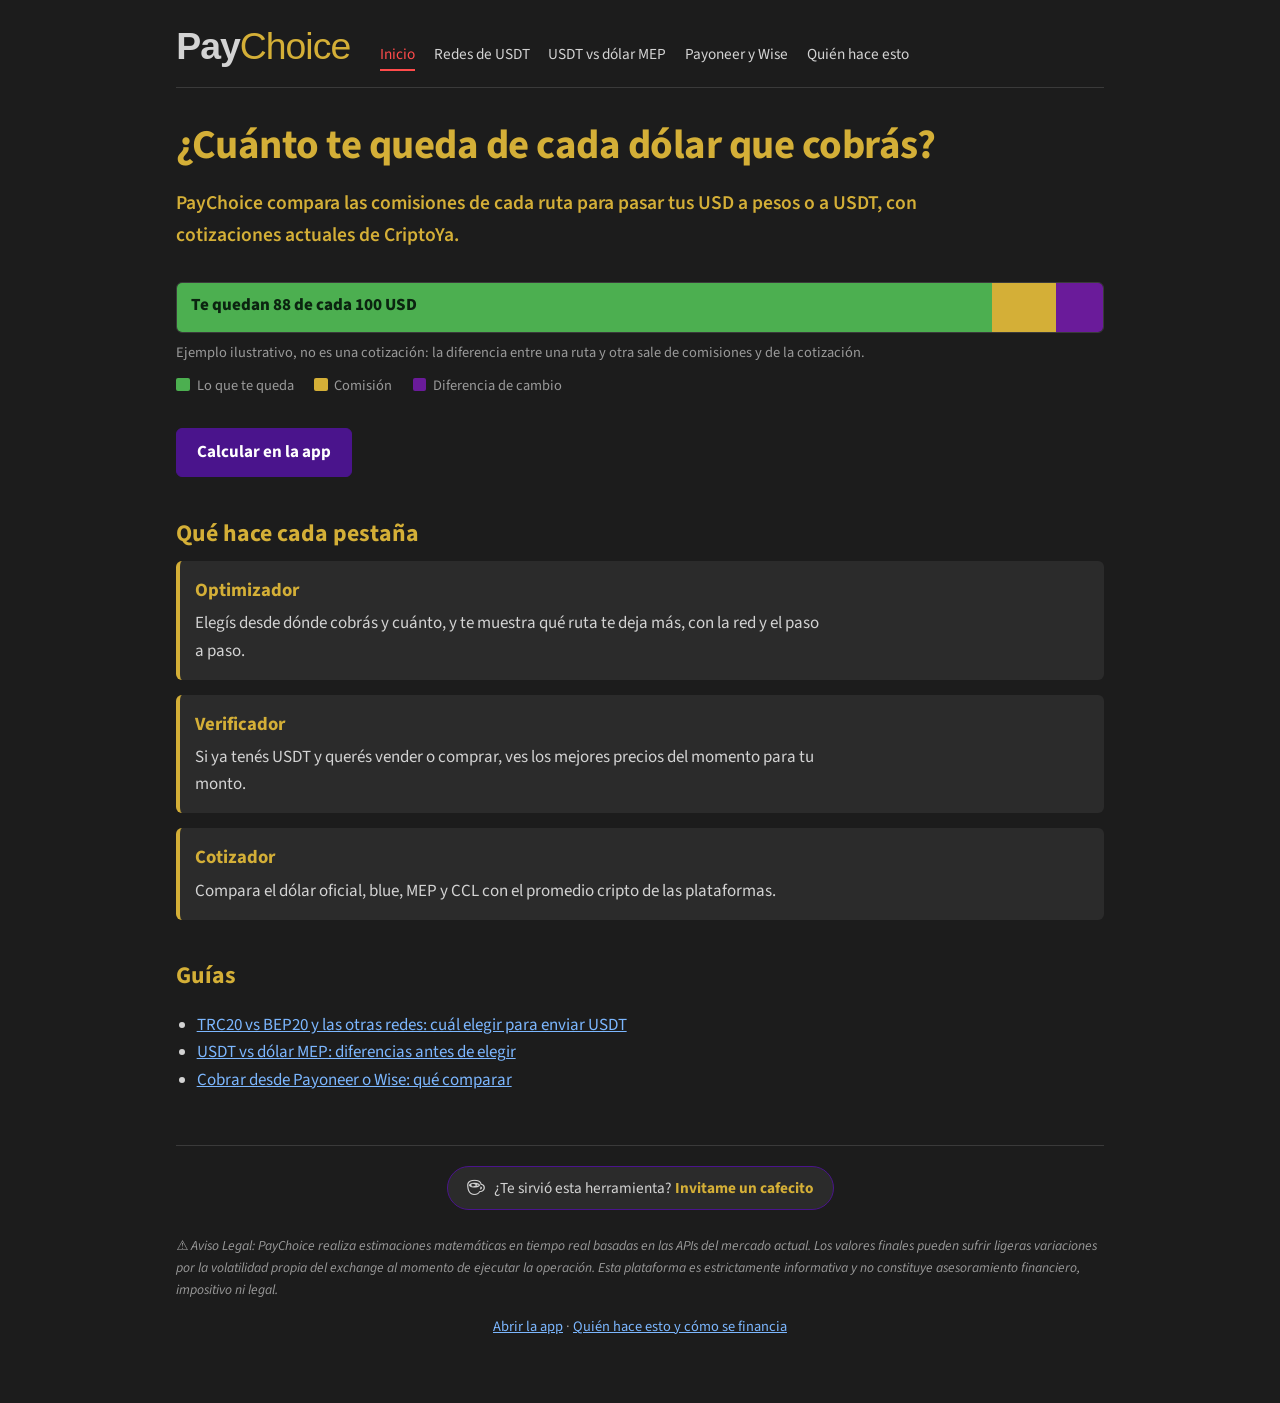
==== index.html @ 061e4442 "Update index.html" ====
<!DOCTYPE html>
<html lang="es"><head><meta charset="utf-8">
<meta name="viewport" content="width=device-width, initial-scale=1">
<title>PayChoice: cuánto te queda de cada dólar</title>
<meta name="description" content="Compará comisiones y rutas para pasar tus dólares a pesos o USDT desde PayPal, Wise, Payoneer y más.">
<link rel="preconnect" href="https://fonts.googleapis.com"><link rel="preconnect" href="https://fonts.gstatic.com" crossorigin>
<link href="https://fonts.googleapis.com/css2?family=Source+Sans+3:wght@400;600;700;800&display=swap" rel="stylesheet">
<link rel="stylesheet" href="style.css"><link rel="canonical" href="https://paychoice.com.ar/"><link rel="icon" href="data:image/svg+xml,%3Csvg xmlns='http://www.w3.org/2000/svg' viewBox='0 0 32 32'%3E%3Crect width='32' height='32' rx='6' fill='%231c1c1c'/%3E%3Ctext x='16' y='24' font-size='22' font-weight='700' text-anchor='middle' fill='%23d4af37' font-family='Arial'%3EP%3C/text%3E%3C/svg%3E"><meta property="og:type" content="website"><meta property="og:site_name" content="PayChoice"><meta property="og:locale" content="es_AR"><meta property="og:title" content="PayChoice: cuánto te queda de cada dólar"><meta property="og:description" content="Compará comisiones y rutas para pasar tus dólares a pesos o USDT desde PayPal, Wise, Payoneer y más."><meta property="og:url" content="https://paychoice.com.ar/"><meta property="og:image" content="https://paychoice.com.ar/og.png"><meta name="twitter:card" content="summary_large_image"><script async src="https://www.googletagmanager.com/gtag/js?id=G-PPCCMRCPE7"></script><script>window.dataLayer=window.dataLayer||[];function gtag(){dataLayer.push(arguments)}gtag("js",new Date());gtag("config","G-PPCCMRCPE7");</script></head>
<body><header><a class="brand" href="index.html">Pay<span>Choice</span></a><nav><a href="index.html" aria-current="page">Inicio</a><a href="guia-trc20-vs-bep20.html">Redes de USDT</a><a href="guia-usdt-vs-dolar-mep.html">USDT vs dólar MEP</a><a href="guia-cobrar-payoneer-wise.html">Payoneer y Wise</a><a href="quien-hace-esto.html">Quién hace esto</a></nav></header>
<main>
<h1>¿Cuánto te queda de cada dólar que cobrás?</h1>
<p class="lead">PayChoice compara las comisiones de cada ruta para pasar tus USD a pesos o a USDT, con cotizaciones actuales de CriptoYa.</p>
<figure class="bar" aria-label="Ejemplo ilustrativo de reparto de 100 dólares"><div><span class="keep" style="width:88%">Te quedan 88 de cada 100 USD</span><span class="fee" style="width:7%"></span><span class="spr" style="width:5%"></span></div><figcaption>Ejemplo ilustrativo, no es una cotización: la diferencia entre una ruta y otra sale de comisiones y de la cotización.</figcaption><ul class="legend"><li><i class="k"></i>Lo que te queda</li><li><i class="f"></i>Comisión</li><li><i class="s"></i>Diferencia de cambio</li></ul></figure>
<p><a class="btn" href="https://paychoice.streamlit.app/?utm_source=paychoice.com.ar&amp;utm_medium=sitio&amp;utm_campaign=index">Calcular en la app</a></p>
<h2>Qué hace cada pestaña</h2>
<div class="card"><h3>Optimizador</h3><p>Elegís desde dónde cobrás y cuánto, y te muestra qué ruta te deja más, con la red y el paso a paso.</p></div>
<div class="card"><h3>Verificador</h3><p>Si ya tenés USDT y querés vender o comprar, ves los mejores precios del momento para tu monto.</p></div>
<div class="card"><h3>Cotizador</h3><p>Compara el dólar oficial, blue, MEP y CCL con el promedio cripto de las plataformas.</p></div>
<h2>Guías</h2>
<ul><li><a href="guia-trc20-vs-bep20.html">TRC20 vs BEP20 y las otras redes: cuál elegir para enviar USDT</a></li>
<li><a href="guia-usdt-vs-dolar-mep.html">USDT vs dólar MEP: diferencias antes de elegir</a></li>
<li><a href="guia-cobrar-payoneer-wise.html">Cobrar desde Payoneer o Wise: qué comparar</a></li></ul>
</main>
<footer><div class="cafe"><a class="cafecito-badge" href="https://cafecito.app/jorsa9" target="_blank" rel="noopener"><span class="cafecito-icon">☕</span><span>¿Te sirvió esta herramienta? <strong>Invitame un cafecito</strong></span></a></div>
<p class="legal">⚠️ <em>Aviso Legal: PayChoice realiza estimaciones matemáticas en tiempo real basadas en las APIs del mercado actual. Los valores finales pueden sufrir ligeras variaciones por la volatilidad propia del exchange al momento de ejecutar la operación. Esta plataforma es estrictamente informativa y no constituye asesoramiento financiero, impositivo ni legal.</em></p>
<p class="links"><a href="https://paychoice.streamlit.app/?utm_source=paychoice.com.ar&amp;utm_medium=sitio&amp;utm_campaign=index">Abrir la app</a> · <a href="quien-hace-esto.html">Quién hace esto y cómo se financia</a></p></footer><script>document.addEventListener("click",function(e){var a=e.target.closest('a[href*="streamlit.app"]');if(a&&window.gtag){gtag("event","abrir_app",{pagina:location.pathname})}});</script></body></html>
---- style.css ----
:root{--bg:#1c1c1c;--card:#2b2b2b;--ink:#d3d3d3;--muted:#9a9a9a;--gold:#d4af37;--red:#ff4b4b;--purple:#4a148c;--purple-hi:#6a1b9a;--green:#4caf50;--orange:#ff9800;--line:#3a3a3a}
*{box-sizing:border-box}
html{font-family:"Source Sans 3","Source Sans Pro",system-ui,-apple-system,"Segoe UI",sans-serif;background:var(--bg);color:var(--ink);line-height:1.6;font-size:17px}
body{margin:0 auto;max-width:970px;padding:1rem 1.25rem 3rem}
header{display:flex;flex-wrap:wrap;gap:.5rem 1.75rem;align-items:baseline;padding-bottom:.6rem;border-bottom:1px solid var(--line)}
.brand{font-family:"Helvetica Neue",Helvetica,Arial,sans-serif;font-size:2.2rem;letter-spacing:-1px;font-weight:800;text-decoration:none;color:var(--ink)}
.brand span{font-weight:300;color:var(--gold)}
nav{display:flex;flex-wrap:wrap;gap:.25rem 1.1rem;font-size:.9rem}
nav a{color:var(--ink);text-decoration:none;padding-bottom:3px}nav a:hover{color:var(--gold)}
nav a[aria-current]{color:var(--red);border-bottom:2px solid var(--red)}
h1,h2,h3{color:var(--gold)}
h1{font-size:clamp(1.8rem,5vw,2.4rem);line-height:1.15;letter-spacing:-.5px;font-weight:700;margin:2rem 0 1rem}
h2{font-size:1.4rem;margin:2.2rem 0 .5rem}
h3{font-size:1.1rem;margin:0 0 .25rem}
p,li{max-width:78ch}.lead{font-size:1.15rem;font-weight:600;color:var(--gold)}
a{color:#7cb7ff}a:focus-visible,.btn:focus-visible,.cafecito-badge:focus-visible{outline:3px solid var(--gold);outline-offset:2px}
.btn{display:inline-block;background:var(--purple);color:#fff;padding:10px 20px;border-radius:6px;border:1px solid var(--purple);text-decoration:none;font-weight:bold;transition:all .3s ease}
.btn:hover{background:var(--purple-hi);border-color:var(--gold)}
.card{background:var(--card);padding:15px;border-radius:6px;margin-bottom:15px;border-left:4px solid var(--gold)}
.card p{margin:0}
.warn{background:var(--card);padding:15px;border-radius:6px;border-left:4px solid var(--orange)}
.scroll{overflow-x:auto}table{border-collapse:collapse;width:100%;font-size:.95rem}
th,td{text-align:left;padding:.55rem .7rem;border-bottom:1px solid var(--line);vertical-align:top}th{color:var(--gold)}
.bar{margin:1.8rem 0}.bar div{display:flex;height:3rem;border-radius:6px;overflow:hidden;border:1px solid var(--line)}
.bar span{display:block}.keep{background:var(--green);color:#0b2410;padding:.55rem .8rem;font-weight:800;white-space:nowrap}.fee{background:var(--gold)}.spr{background:var(--purple-hi)}
figcaption{font-size:.85rem;color:var(--muted);margin-top:.5rem}
ul{padding-left:1.2rem}
footer{margin-top:3rem;padding-top:1.2rem;border-top:1px solid var(--line);color:var(--muted)}
.cafe{text-align:center;margin-bottom:25px}
.cafecito-badge{display:inline-flex;align-items:center;gap:10px;text-decoration:none;color:var(--ink);font-size:.9em;background:var(--card);border:1px solid var(--purple);border-radius:999px;padding:8px 20px;transition:all .3s ease}
.cafecito-badge:hover{border-color:var(--gold);background:#33263f}
.cafecito-badge strong{color:var(--gold)}.cafecito-icon{font-size:1.7em;line-height:1}
footer .legal{max-width:none;font-size:.8rem}footer .links{max-width:none;font-size:.85rem;text-align:center}
.legend{list-style:none;padding:0;margin:.6rem 0 0;display:flex;flex-wrap:wrap;gap:.3rem 1.2rem;font-size:.85rem;color:var(--muted)}
.legend i{display:inline-block;width:.8rem;height:.8rem;border-radius:2px;margin-right:.4rem;vertical-align:-1px}
.legend .k{background:var(--green)}.legend .f{background:var(--gold)}.legend .s{background:var(--purple-hi)}
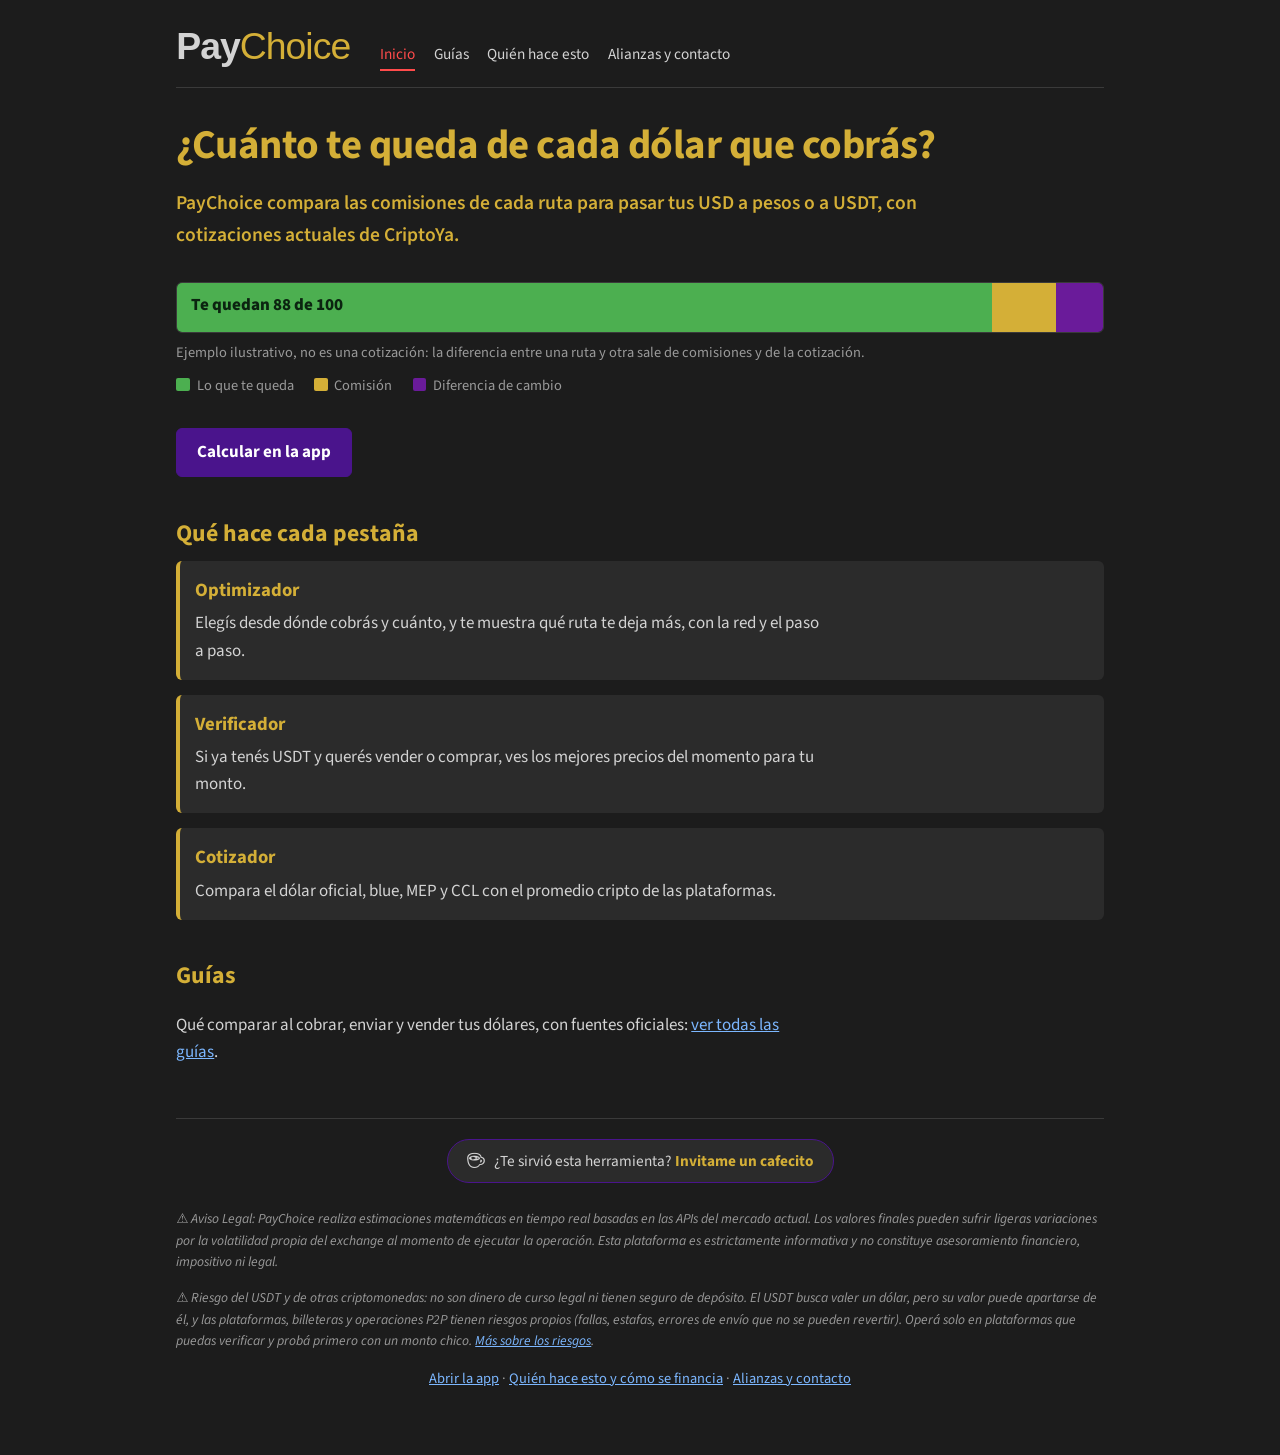
==== commit 793cf8e5: "Add files via upload" ====
--- a/index.html
+++ b/index.html
@@ -6,21 +6,20 @@
 <link rel="preconnect" href="https://fonts.googleapis.com"><link rel="preconnect" href="https://fonts.gstatic.com" crossorigin>
 <link href="https://fonts.googleapis.com/css2?family=Source+Sans+3:wght@400;600;700;800&display=swap" rel="stylesheet">
 <link rel="stylesheet" href="style.css"><link rel="canonical" href="https://paychoice.com.ar/"><link rel="icon" href="data:image/svg+xml,%3Csvg xmlns='http://www.w3.org/2000/svg' viewBox='0 0 32 32'%3E%3Crect width='32' height='32' rx='6' fill='%231c1c1c'/%3E%3Ctext x='16' y='24' font-size='22' font-weight='700' text-anchor='middle' fill='%23d4af37' font-family='Arial'%3EP%3C/text%3E%3C/svg%3E"><meta property="og:type" content="website"><meta property="og:site_name" content="PayChoice"><meta property="og:locale" content="es_AR"><meta property="og:title" content="PayChoice: cuánto te queda de cada dólar"><meta property="og:description" content="Compará comisiones y rutas para pasar tus dólares a pesos o USDT desde PayPal, Wise, Payoneer y más."><meta property="og:url" content="https://paychoice.com.ar/"><meta property="og:image" content="https://paychoice.com.ar/og.png"><meta name="twitter:card" content="summary_large_image"><script async src="https://www.googletagmanager.com/gtag/js?id=G-PPCCMRCPE7"></script><script>window.dataLayer=window.dataLayer||[];function gtag(){dataLayer.push(arguments)}gtag("js",new Date());gtag("config","G-PPCCMRCPE7");</script></head>
-<body><header><a class="brand" href="index.html">Pay<span>Choice</span></a><nav><a href="index.html" aria-current="page">Inicio</a><a href="guia-trc20-vs-bep20.html">Redes de USDT</a><a href="guia-usdt-vs-dolar-mep.html">USDT vs dólar MEP</a><a href="guia-cobrar-payoneer-wise.html">Payoneer y Wise</a><a href="quien-hace-esto.html">Quién hace esto</a></nav></header>
+<body><header><a class="brand" href="index.html">Pay<span>Choice</span></a><nav><a href="index.html" aria-current="page">Inicio</a><a href="guias.html">Guías</a><a href="quien-hace-esto.html">Quién hace esto</a><a href="alianzas-y-contacto.html">Alianzas y contacto</a></nav></header>
 <main>
 <h1>¿Cuánto te queda de cada dólar que cobrás?</h1>
 <p class="lead">PayChoice compara las comisiones de cada ruta para pasar tus USD a pesos o a USDT, con cotizaciones actuales de CriptoYa.</p>
-<figure class="bar" aria-label="Ejemplo ilustrativo de reparto de 100 dólares"><div><span class="keep" style="width:88%">Te quedan 88 de cada 100 USD</span><span class="fee" style="width:7%"></span><span class="spr" style="width:5%"></span></div><figcaption>Ejemplo ilustrativo, no es una cotización: la diferencia entre una ruta y otra sale de comisiones y de la cotización.</figcaption><ul class="legend"><li><i class="k"></i>Lo que te queda</li><li><i class="f"></i>Comisión</li><li><i class="s"></i>Diferencia de cambio</li></ul></figure>
+<figure class="bar" aria-label="Ejemplo ilustrativo de reparto de 100 dólares"><div><span class="keep" style="width:88%">Te quedan 88 de 100</span><span class="fee" style="width:7%"></span><span class="spr" style="width:5%"></span></div><figcaption>Ejemplo ilustrativo, no es una cotización: la diferencia entre una ruta y otra sale de comisiones y de la cotización.</figcaption><ul class="legend"><li><i class="k"></i>Lo que te queda</li><li><i class="f"></i>Comisión</li><li><i class="s"></i>Diferencia de cambio</li></ul></figure>
 <p><a class="btn" href="https://paychoice.streamlit.app/?utm_source=paychoice.com.ar&amp;utm_medium=sitio&amp;utm_campaign=index">Calcular en la app</a></p>
 <h2>Qué hace cada pestaña</h2>
 <div class="card"><h3>Optimizador</h3><p>Elegís desde dónde cobrás y cuánto, y te muestra qué ruta te deja más, con la red y el paso a paso.</p></div>
 <div class="card"><h3>Verificador</h3><p>Si ya tenés USDT y querés vender o comprar, ves los mejores precios del momento para tu monto.</p></div>
 <div class="card"><h3>Cotizador</h3><p>Compara el dólar oficial, blue, MEP y CCL con el promedio cripto de las plataformas.</p></div>
 <h2>Guías</h2>
-<ul><li><a href="guia-trc20-vs-bep20.html">TRC20 vs BEP20 y las otras redes: cuál elegir para enviar USDT</a></li>
-<li><a href="guia-usdt-vs-dolar-mep.html">USDT vs dólar MEP: diferencias antes de elegir</a></li>
-<li><a href="guia-cobrar-payoneer-wise.html">Cobrar desde Payoneer o Wise: qué comparar</a></li></ul>
+<p>Qué comparar al cobrar, enviar y vender tus dólares, con fuentes oficiales: <a href="guias.html">ver todas las guías</a>.</p>
 </main>
 <footer><div class="cafe"><a class="cafecito-badge" href="https://cafecito.app/jorsa9" target="_blank" rel="noopener"><span class="cafecito-icon">☕</span><span>¿Te sirvió esta herramienta? <strong>Invitame un cafecito</strong></span></a></div>
 <p class="legal">⚠️ <em>Aviso Legal: PayChoice realiza estimaciones matemáticas en tiempo real basadas en las APIs del mercado actual. Los valores finales pueden sufrir ligeras variaciones por la volatilidad propia del exchange al momento de ejecutar la operación. Esta plataforma es estrictamente informativa y no constituye asesoramiento financiero, impositivo ni legal.</em></p>
-<p class="links"><a href="https://paychoice.streamlit.app/?utm_source=paychoice.com.ar&amp;utm_medium=sitio&amp;utm_campaign=index">Abrir la app</a> · <a href="quien-hace-esto.html">Quién hace esto y cómo se financia</a></p></footer><script>document.addEventListener("click",function(e){var a=e.target.closest('a[href*="streamlit.app"]');if(a&&window.gtag){gtag("event","abrir_app",{pagina:location.pathname})}});</script></body></html>
+<p class="legal">⚠️ <em>Riesgo del USDT y de otras criptomonedas: no son dinero de curso legal ni tienen seguro de depósito. El USDT busca valer un dólar, pero su valor puede apartarse de él, y las plataformas, billeteras y operaciones P2P tienen riesgos propios (fallas, estafas, errores de envío que no se pueden revertir). Operá solo en plataformas que puedas verificar y probá primero con un monto chico. <a href="guia-usdt-vs-dolar-mep.html#riesgos">Más sobre los riesgos</a>.</em></p>
+<p class="links"><a href="https://paychoice.streamlit.app/?utm_source=paychoice.com.ar&amp;utm_medium=sitio&amp;utm_campaign=index">Abrir la app</a> · <a href="quien-hace-esto.html">Quién hace esto y cómo se financia</a> · <a href="alianzas-y-contacto.html">Alianzas y contacto</a></p></footer><script>document.addEventListener("click",function(e){var a=e.target.closest('a[href*="streamlit.app"]');if(a&&window.gtag){gtag("event","abrir_app",{pagina:location.pathname})}});</script></body></html>
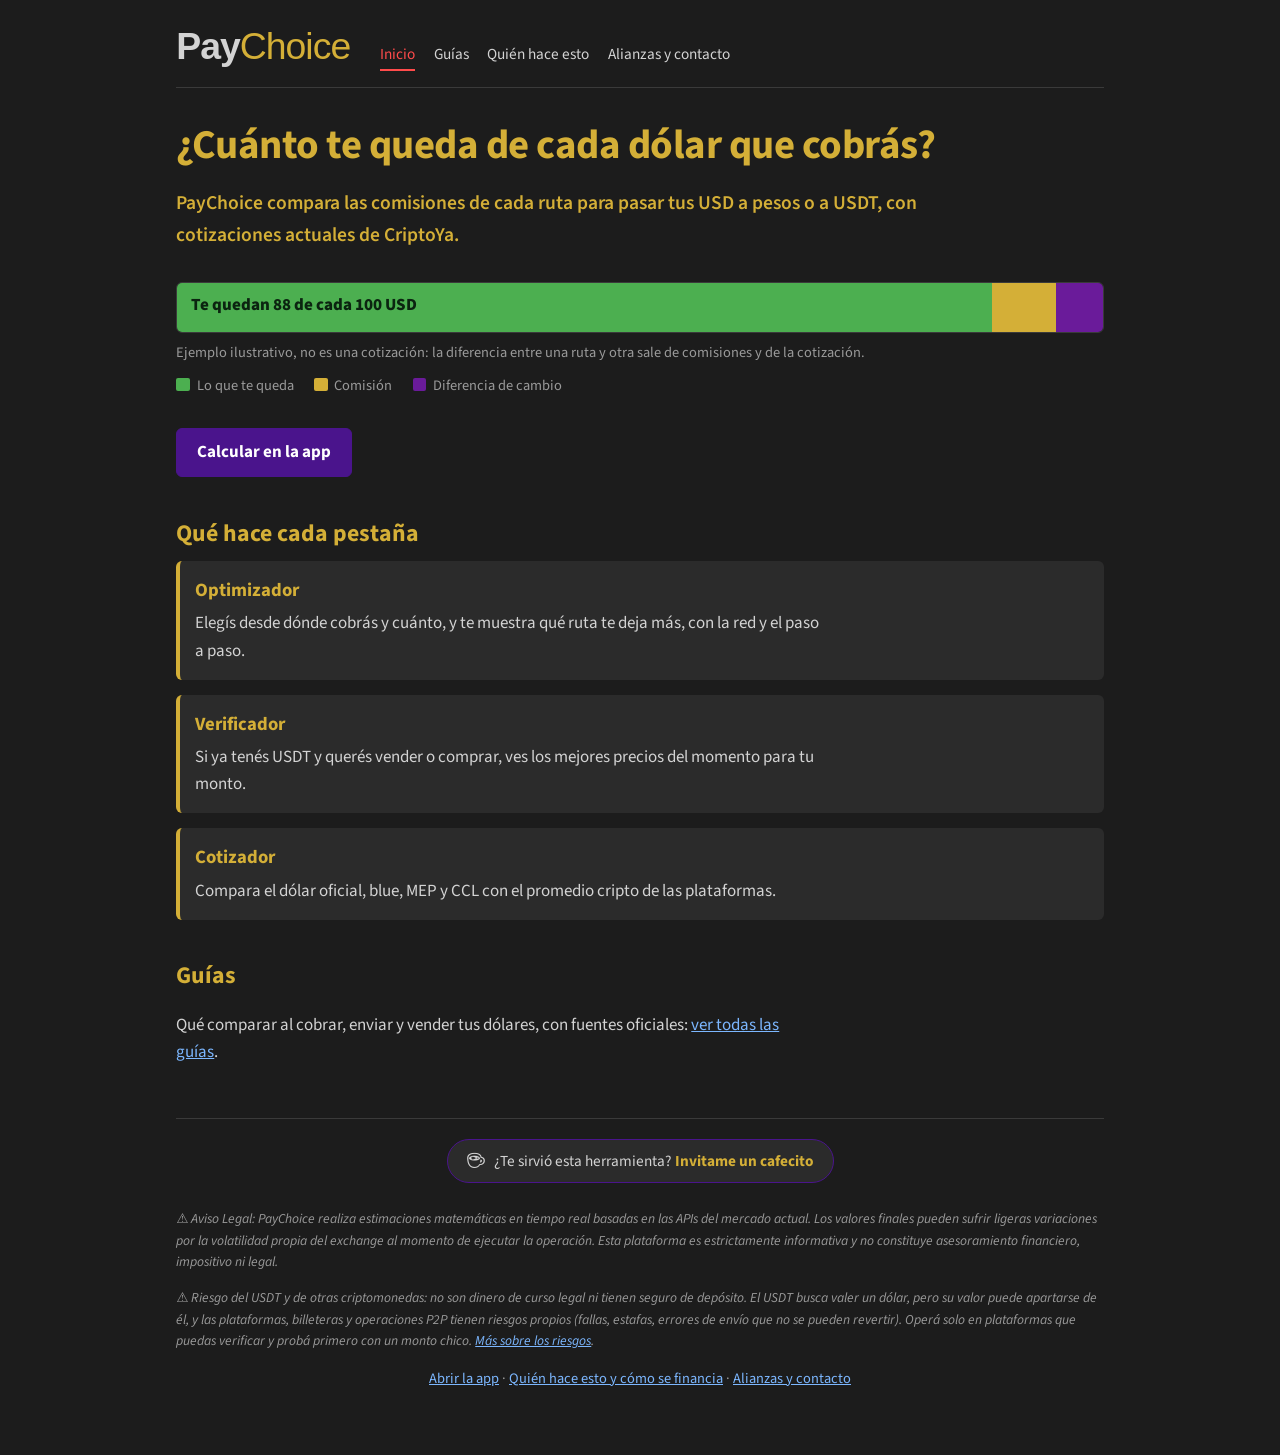
==== commit 9051dab6: "Update index.html" ====
--- a/index.html
+++ b/index.html
@@ -10,7 +10,7 @@
 <main>
 <h1>¿Cuánto te queda de cada dólar que cobrás?</h1>
 <p class="lead">PayChoice compara las comisiones de cada ruta para pasar tus USD a pesos o a USDT, con cotizaciones actuales de CriptoYa.</p>
-<figure class="bar" aria-label="Ejemplo ilustrativo de reparto de 100 dólares"><div><span class="keep" style="width:88%">Te quedan 88 de 100</span><span class="fee" style="width:7%"></span><span class="spr" style="width:5%"></span></div><figcaption>Ejemplo ilustrativo, no es una cotización: la diferencia entre una ruta y otra sale de comisiones y de la cotización.</figcaption><ul class="legend"><li><i class="k"></i>Lo que te queda</li><li><i class="f"></i>Comisión</li><li><i class="s"></i>Diferencia de cambio</li></ul></figure>
+<figure class="bar" aria-label="Ejemplo ilustrativo de reparto de 100 dólares"><div><span class="keep" style="width:88%">Te quedan 88 de cada 100 USD</span><span class="fee" style="width:7%"></span><span class="spr" style="width:5%"></span></div><figcaption>Ejemplo ilustrativo, no es una cotización: la diferencia entre una ruta y otra sale de comisiones y de la cotización.</figcaption><ul class="legend"><li><i class="k"></i>Lo que te queda</li><li><i class="f"></i>Comisión</li><li><i class="s"></i>Diferencia de cambio</li></ul></figure>
 <p><a class="btn" href="https://paychoice.streamlit.app/?utm_source=paychoice.com.ar&amp;utm_medium=sitio&amp;utm_campaign=index">Calcular en la app</a></p>
 <h2>Qué hace cada pestaña</h2>
 <div class="card"><h3>Optimizador</h3><p>Elegís desde dónde cobrás y cuánto, y te muestra qué ruta te deja más, con la red y el paso a paso.</p></div>
@@ -22,4 +22,4 @@
 <footer><div class="cafe"><a class="cafecito-badge" href="https://cafecito.app/jorsa9" target="_blank" rel="noopener"><span class="cafecito-icon">☕</span><span>¿Te sirvió esta herramienta? <strong>Invitame un cafecito</strong></span></a></div>
 <p class="legal">⚠️ <em>Aviso Legal: PayChoice realiza estimaciones matemáticas en tiempo real basadas en las APIs del mercado actual. Los valores finales pueden sufrir ligeras variaciones por la volatilidad propia del exchange al momento de ejecutar la operación. Esta plataforma es estrictamente informativa y no constituye asesoramiento financiero, impositivo ni legal.</em></p>
 <p class="legal">⚠️ <em>Riesgo del USDT y de otras criptomonedas: no son dinero de curso legal ni tienen seguro de depósito. El USDT busca valer un dólar, pero su valor puede apartarse de él, y las plataformas, billeteras y operaciones P2P tienen riesgos propios (fallas, estafas, errores de envío que no se pueden revertir). Operá solo en plataformas que puedas verificar y probá primero con un monto chico. <a href="guia-usdt-vs-dolar-mep.html#riesgos">Más sobre los riesgos</a>.</em></p>
-<p class="links"><a href="https://paychoice.streamlit.app/?utm_source=paychoice.com.ar&amp;utm_medium=sitio&amp;utm_campaign=index">Abrir la app</a> · <a href="quien-hace-esto.html">Quién hace esto y cómo se financia</a> · <a href="alianzas-y-contacto.html">Alianzas y contacto</a></p></footer><script>document.addEventListener("click",function(e){var a=e.target.closest('a[href*="streamlit.app"]');if(a&&window.gtag){gtag("event","abrir_app",{pagina:location.pathname})}});</script></body></html>+<p class="links"><a href="https://paychoice.streamlit.app/?utm_source=paychoice.com.ar&amp;utm_medium=sitio&amp;utm_campaign=index">Abrir la app</a> · <a href="quien-hace-esto.html">Quién hace esto y cómo se financia</a> · <a href="alianzas-y-contacto.html">Alianzas y contacto</a></p></footer><script>document.addEventListener("click",function(e){var a=e.target.closest('a[href*="streamlit.app"]');if(a&&window.gtag){gtag("event","abrir_app",{pagina:location.pathname})}});</script></body></html>
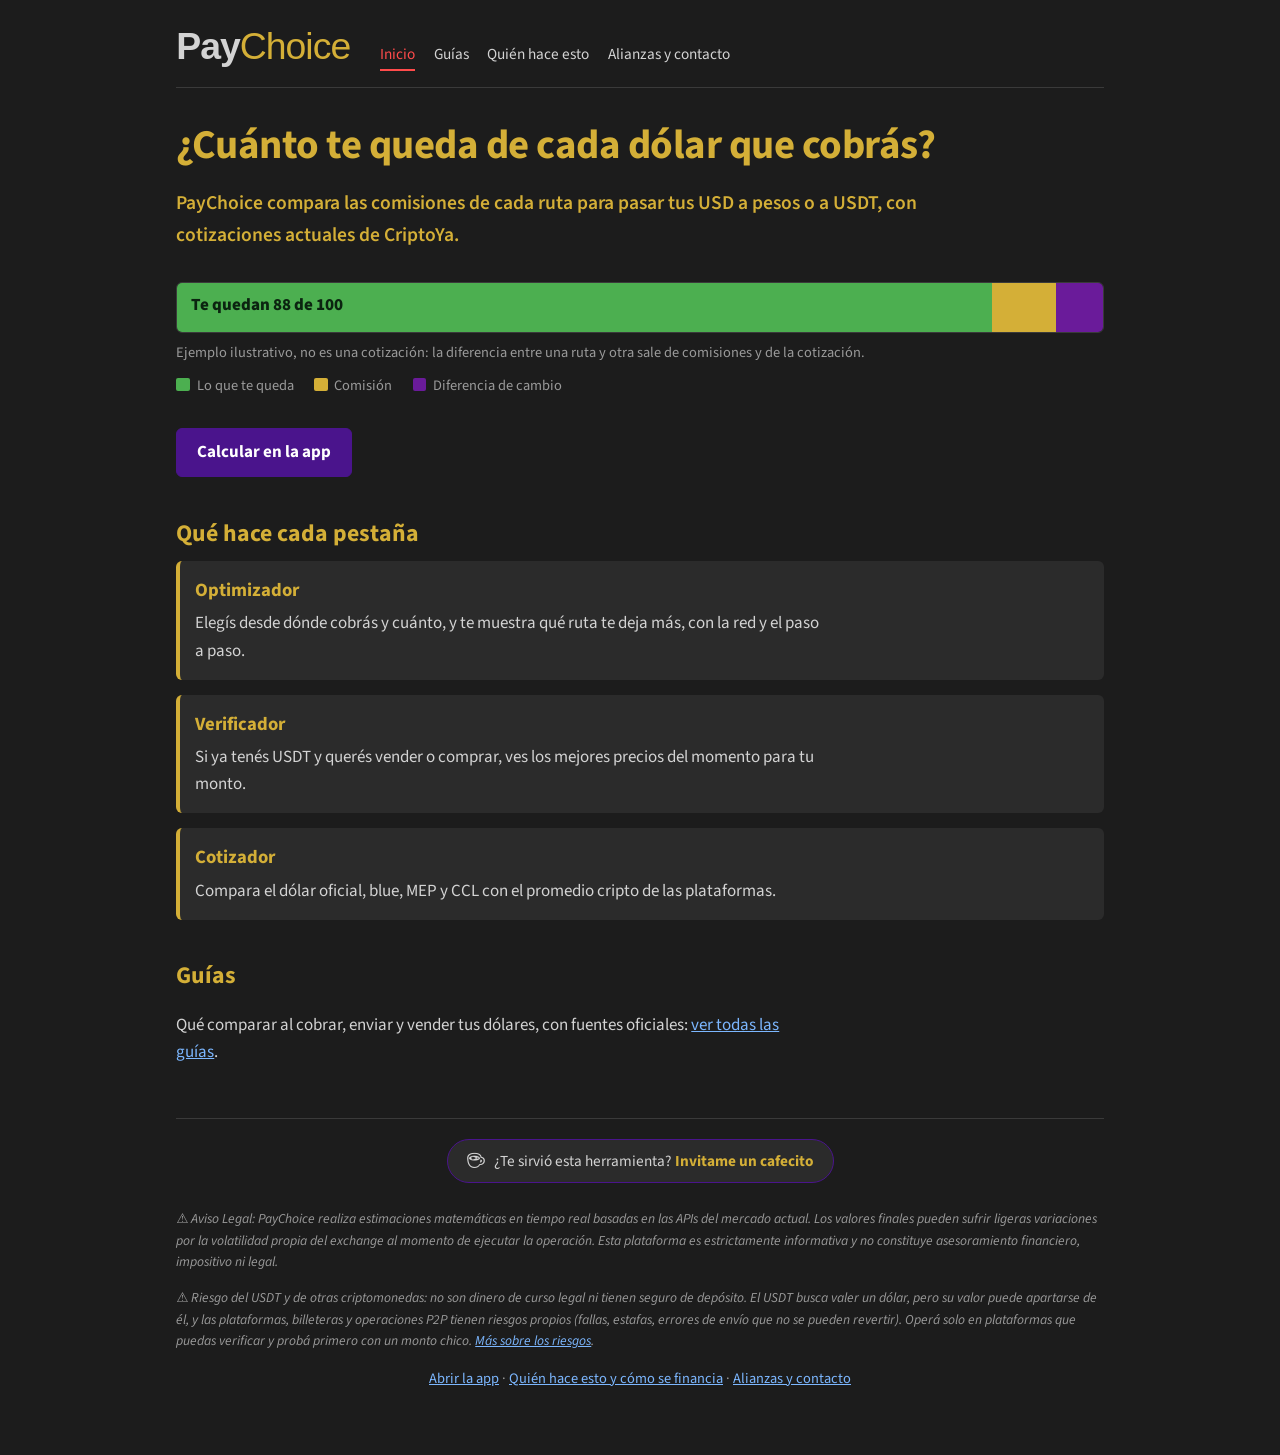
==== commit 5cbee808: "Add files via upload" ====
--- a/index.html
+++ b/index.html
@@ -10,7 +10,7 @@
 <main>
 <h1>¿Cuánto te queda de cada dólar que cobrás?</h1>
 <p class="lead">PayChoice compara las comisiones de cada ruta para pasar tus USD a pesos o a USDT, con cotizaciones actuales de CriptoYa.</p>
-<figure class="bar" aria-label="Ejemplo ilustrativo de reparto de 100 dólares"><div><span class="keep" style="width:88%">Te quedan 88 de cada 100 USD</span><span class="fee" style="width:7%"></span><span class="spr" style="width:5%"></span></div><figcaption>Ejemplo ilustrativo, no es una cotización: la diferencia entre una ruta y otra sale de comisiones y de la cotización.</figcaption><ul class="legend"><li><i class="k"></i>Lo que te queda</li><li><i class="f"></i>Comisión</li><li><i class="s"></i>Diferencia de cambio</li></ul></figure>
+<figure class="bar" aria-label="Ejemplo ilustrativo de reparto de 100 dólares"><div><span class="keep" style="width:88%">Te quedan 88 de 100</span><span class="fee" style="width:7%"></span><span class="spr" style="width:5%"></span></div><figcaption>Ejemplo ilustrativo, no es una cotización: la diferencia entre una ruta y otra sale de comisiones y de la cotización.</figcaption><ul class="legend"><li><i class="k"></i>Lo que te queda</li><li><i class="f"></i>Comisión</li><li><i class="s"></i>Diferencia de cambio</li></ul></figure>
 <p><a class="btn" href="https://paychoice.streamlit.app/?utm_source=paychoice.com.ar&amp;utm_medium=sitio&amp;utm_campaign=index">Calcular en la app</a></p>
 <h2>Qué hace cada pestaña</h2>
 <div class="card"><h3>Optimizador</h3><p>Elegís desde dónde cobrás y cuánto, y te muestra qué ruta te deja más, con la red y el paso a paso.</p></div>
@@ -22,4 +22,4 @@
 <footer><div class="cafe"><a class="cafecito-badge" href="https://cafecito.app/jorsa9" target="_blank" rel="noopener"><span class="cafecito-icon">☕</span><span>¿Te sirvió esta herramienta? <strong>Invitame un cafecito</strong></span></a></div>
 <p class="legal">⚠️ <em>Aviso Legal: PayChoice realiza estimaciones matemáticas en tiempo real basadas en las APIs del mercado actual. Los valores finales pueden sufrir ligeras variaciones por la volatilidad propia del exchange al momento de ejecutar la operación. Esta plataforma es estrictamente informativa y no constituye asesoramiento financiero, impositivo ni legal.</em></p>
 <p class="legal">⚠️ <em>Riesgo del USDT y de otras criptomonedas: no son dinero de curso legal ni tienen seguro de depósito. El USDT busca valer un dólar, pero su valor puede apartarse de él, y las plataformas, billeteras y operaciones P2P tienen riesgos propios (fallas, estafas, errores de envío que no se pueden revertir). Operá solo en plataformas que puedas verificar y probá primero con un monto chico. <a href="guia-usdt-vs-dolar-mep.html#riesgos">Más sobre los riesgos</a>.</em></p>
-<p class="links"><a href="https://paychoice.streamlit.app/?utm_source=paychoice.com.ar&amp;utm_medium=sitio&amp;utm_campaign=index">Abrir la app</a> · <a href="quien-hace-esto.html">Quién hace esto y cómo se financia</a> · <a href="alianzas-y-contacto.html">Alianzas y contacto</a></p></footer><script>document.addEventListener("click",function(e){var a=e.target.closest('a[href*="streamlit.app"]');if(a&&window.gtag){gtag("event","abrir_app",{pagina:location.pathname})}});</script></body></html>
+<p class="links"><a href="https://paychoice.streamlit.app/?utm_source=paychoice.com.ar&amp;utm_medium=sitio&amp;utm_campaign=index">Abrir la app</a> · <a href="quien-hace-esto.html">Quién hace esto y cómo se financia</a> · <a href="alianzas-y-contacto.html">Alianzas y contacto</a></p></footer><script>document.addEventListener("click",function(e){var a=e.target.closest('a[href*="streamlit.app"]');if(a&&window.gtag){gtag("event","abrir_app",{pagina:location.pathname})}});</script></body></html>
--- a/style.css
+++ b/style.css
@@ -34,3 +34,4 @@
 .legend{list-style:none;padding:0;margin:.6rem 0 0;display:flex;flex-wrap:wrap;gap:.3rem 1.2rem;font-size:.85rem;color:var(--muted)}
 .legend i{display:inline-block;width:.8rem;height:.8rem;border-radius:2px;margin-right:.4rem;vertical-align:-1px}
 .legend .k{background:var(--green)}.legend .f{background:var(--gold)}.legend .s{background:var(--purple-hi)}
+.note{font-size:.85rem;color:var(--muted)}
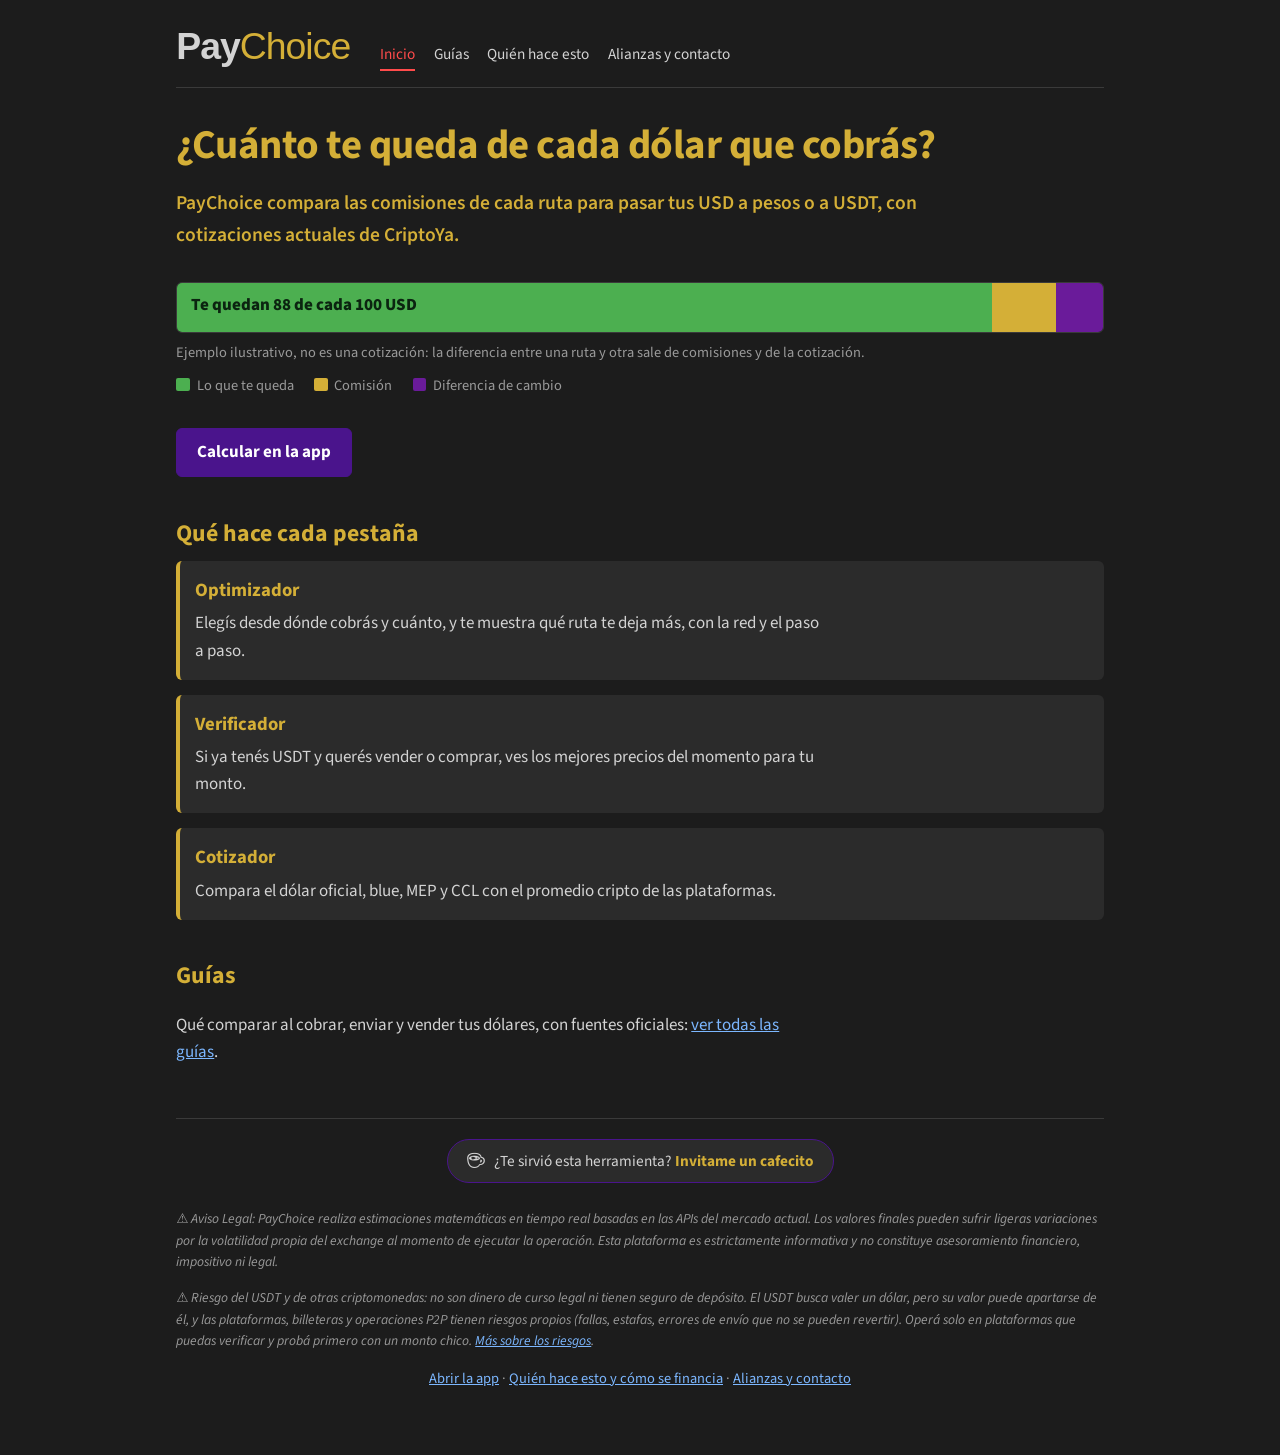
==== commit 47381380: "Update index.html" ====
--- a/index.html
+++ b/index.html
@@ -10,7 +10,7 @@
 <main>
 <h1>¿Cuánto te queda de cada dólar que cobrás?</h1>
 <p class="lead">PayChoice compara las comisiones de cada ruta para pasar tus USD a pesos o a USDT, con cotizaciones actuales de CriptoYa.</p>
-<figure class="bar" aria-label="Ejemplo ilustrativo de reparto de 100 dólares"><div><span class="keep" style="width:88%">Te quedan 88 de 100</span><span class="fee" style="width:7%"></span><span class="spr" style="width:5%"></span></div><figcaption>Ejemplo ilustrativo, no es una cotización: la diferencia entre una ruta y otra sale de comisiones y de la cotización.</figcaption><ul class="legend"><li><i class="k"></i>Lo que te queda</li><li><i class="f"></i>Comisión</li><li><i class="s"></i>Diferencia de cambio</li></ul></figure>
+<figure class="bar" aria-label="Ejemplo ilustrativo de reparto de 100 dólares"><div><span class="keep" style="width:88%">Te quedan 88 de cada 100 USD</span><span class="fee" style="width:7%"></span><span class="spr" style="width:5%"></span></div><figcaption>Ejemplo ilustrativo, no es una cotización: la diferencia entre una ruta y otra sale de comisiones y de la cotización.</figcaption><ul class="legend"><li><i class="k"></i>Lo que te queda</li><li><i class="f"></i>Comisión</li><li><i class="s"></i>Diferencia de cambio</li></ul></figure>
 <p><a class="btn" href="https://paychoice.streamlit.app/?utm_source=paychoice.com.ar&amp;utm_medium=sitio&amp;utm_campaign=index">Calcular en la app</a></p>
 <h2>Qué hace cada pestaña</h2>
 <div class="card"><h3>Optimizador</h3><p>Elegís desde dónde cobrás y cuánto, y te muestra qué ruta te deja más, con la red y el paso a paso.</p></div>
@@ -22,4 +22,4 @@
 <footer><div class="cafe"><a class="cafecito-badge" href="https://cafecito.app/jorsa9" target="_blank" rel="noopener"><span class="cafecito-icon">☕</span><span>¿Te sirvió esta herramienta? <strong>Invitame un cafecito</strong></span></a></div>
 <p class="legal">⚠️ <em>Aviso Legal: PayChoice realiza estimaciones matemáticas en tiempo real basadas en las APIs del mercado actual. Los valores finales pueden sufrir ligeras variaciones por la volatilidad propia del exchange al momento de ejecutar la operación. Esta plataforma es estrictamente informativa y no constituye asesoramiento financiero, impositivo ni legal.</em></p>
 <p class="legal">⚠️ <em>Riesgo del USDT y de otras criptomonedas: no son dinero de curso legal ni tienen seguro de depósito. El USDT busca valer un dólar, pero su valor puede apartarse de él, y las plataformas, billeteras y operaciones P2P tienen riesgos propios (fallas, estafas, errores de envío que no se pueden revertir). Operá solo en plataformas que puedas verificar y probá primero con un monto chico. <a href="guia-usdt-vs-dolar-mep.html#riesgos">Más sobre los riesgos</a>.</em></p>
-<p class="links"><a href="https://paychoice.streamlit.app/?utm_source=paychoice.com.ar&amp;utm_medium=sitio&amp;utm_campaign=index">Abrir la app</a> · <a href="quien-hace-esto.html">Quién hace esto y cómo se financia</a> · <a href="alianzas-y-contacto.html">Alianzas y contacto</a></p></footer><script>document.addEventListener("click",function(e){var a=e.target.closest('a[href*="streamlit.app"]');if(a&&window.gtag){gtag("event","abrir_app",{pagina:location.pathname})}});</script></body></html>+<p class="links"><a href="https://paychoice.streamlit.app/?utm_source=paychoice.com.ar&amp;utm_medium=sitio&amp;utm_campaign=index">Abrir la app</a> · <a href="quien-hace-esto.html">Quién hace esto y cómo se financia</a> · <a href="alianzas-y-contacto.html">Alianzas y contacto</a></p></footer><script>document.addEventListener("click",function(e){var a=e.target.closest('a[href*="streamlit.app"]');if(a&&window.gtag){gtag("event","abrir_app",{pagina:location.pathname})}});</script></body></html>
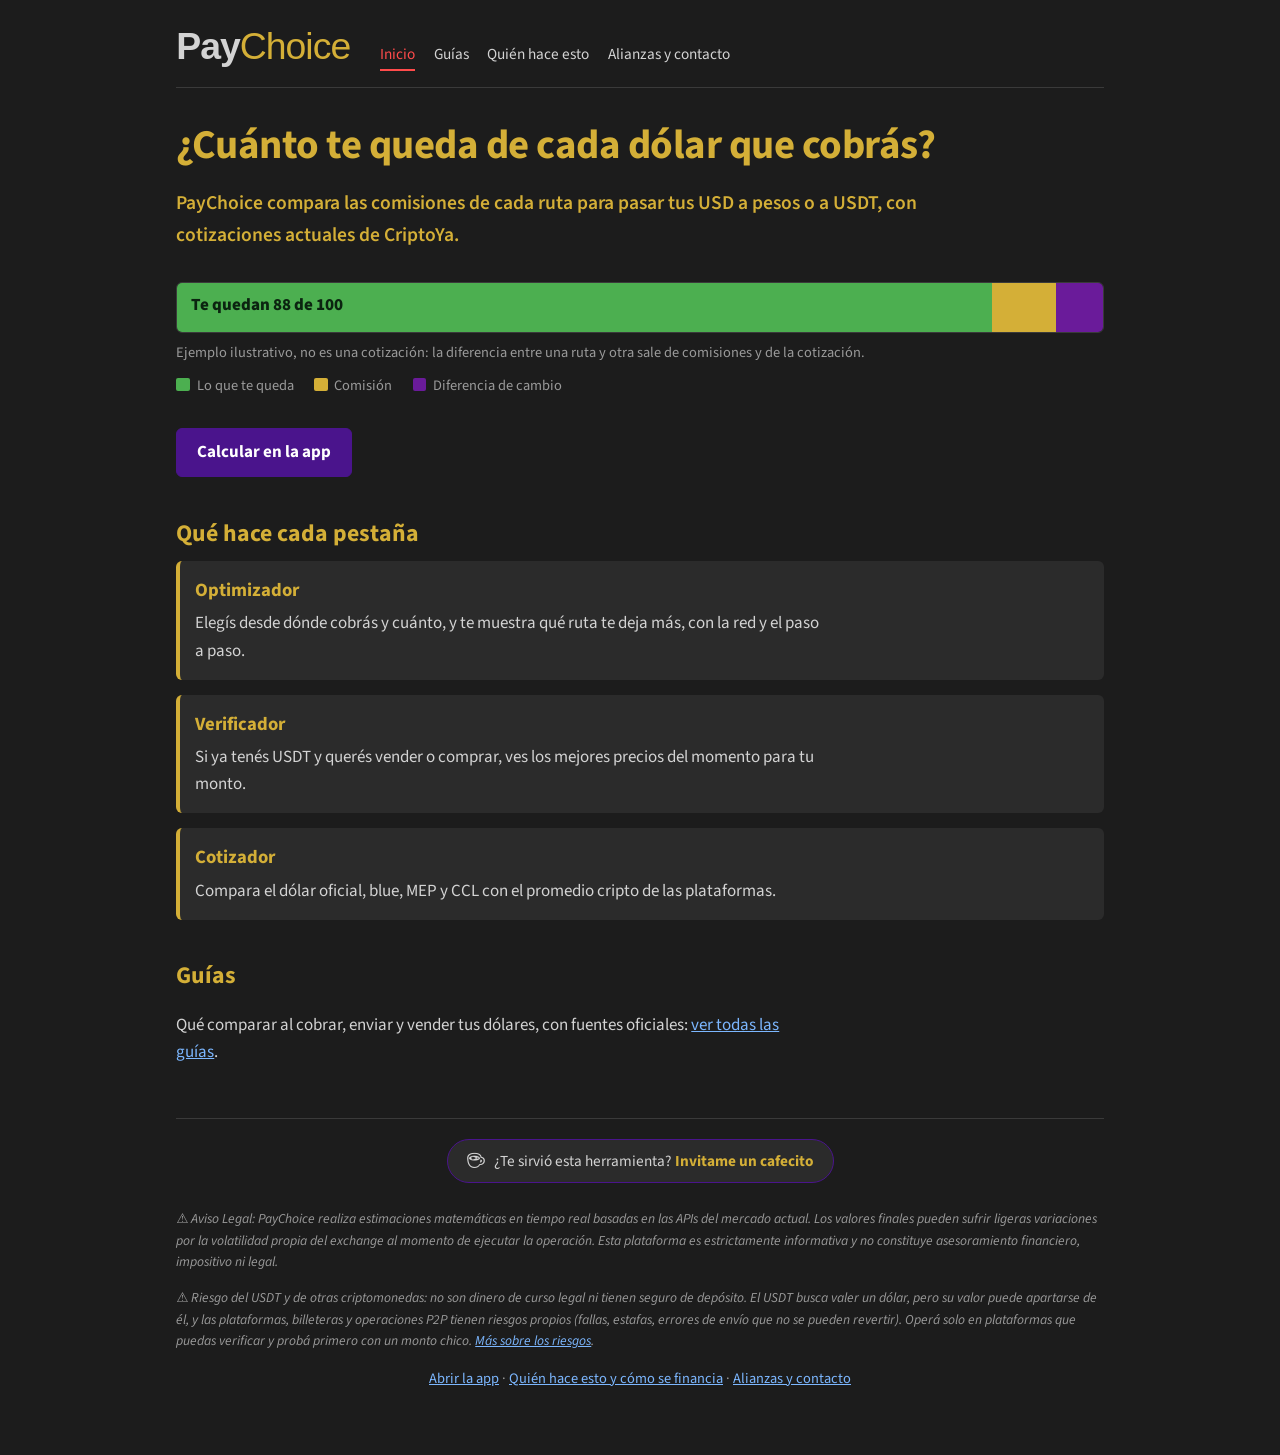
==== commit d723c85f: "Add files via upload" ====
--- a/index.html
+++ b/index.html
@@ -5,12 +5,12 @@
 <meta name="description" content="Compará comisiones y rutas para pasar tus dólares a pesos o USDT desde PayPal, Wise, Payoneer y más.">
 <link rel="preconnect" href="https://fonts.googleapis.com"><link rel="preconnect" href="https://fonts.gstatic.com" crossorigin>
 <link href="https://fonts.googleapis.com/css2?family=Source+Sans+3:wght@400;600;700;800&display=swap" rel="stylesheet">
-<link rel="stylesheet" href="style.css"><link rel="canonical" href="https://paychoice.com.ar/"><link rel="icon" href="data:image/svg+xml,%3Csvg xmlns='http://www.w3.org/2000/svg' viewBox='0 0 32 32'%3E%3Crect width='32' height='32' rx='6' fill='%231c1c1c'/%3E%3Ctext x='16' y='24' font-size='22' font-weight='700' text-anchor='middle' fill='%23d4af37' font-family='Arial'%3EP%3C/text%3E%3C/svg%3E"><meta property="og:type" content="website"><meta property="og:site_name" content="PayChoice"><meta property="og:locale" content="es_AR"><meta property="og:title" content="PayChoice: cuánto te queda de cada dólar"><meta property="og:description" content="Compará comisiones y rutas para pasar tus dólares a pesos o USDT desde PayPal, Wise, Payoneer y más."><meta property="og:url" content="https://paychoice.com.ar/"><meta property="og:image" content="https://paychoice.com.ar/og.png"><meta name="twitter:card" content="summary_large_image"><script async src="https://www.googletagmanager.com/gtag/js?id=G-PPCCMRCPE7"></script><script>window.dataLayer=window.dataLayer||[];function gtag(){dataLayer.push(arguments)}gtag("js",new Date());gtag("config","G-PPCCMRCPE7");</script></head>
+<link rel="stylesheet" href="style.css"><link rel="canonical" href="https://paychoice.com.ar/"><link rel="icon" href="/favicon.ico" sizes="48x48"><link rel="icon" href="/favicon.svg" type="image/svg+xml" sizes="any"><link rel="apple-touch-icon" href="/icon-192.png"><meta property="og:type" content="website"><meta property="og:site_name" content="PayChoice"><meta property="og:locale" content="es_AR"><meta property="og:title" content="PayChoice: cuánto te queda de cada dólar"><meta property="og:description" content="Compará comisiones y rutas para pasar tus dólares a pesos o USDT desde PayPal, Wise, Payoneer y más."><meta property="og:url" content="https://paychoice.com.ar/"><meta property="og:image" content="https://paychoice.com.ar/og.png"><meta name="twitter:card" content="summary_large_image"><script async src="https://www.googletagmanager.com/gtag/js?id=G-PPCCMRCPE7"></script><script>window.dataLayer=window.dataLayer||[];function gtag(){dataLayer.push(arguments)}gtag("js",new Date());gtag("config","G-PPCCMRCPE7");</script></head>
 <body><header><a class="brand" href="index.html">Pay<span>Choice</span></a><nav><a href="index.html" aria-current="page">Inicio</a><a href="guias.html">Guías</a><a href="quien-hace-esto.html">Quién hace esto</a><a href="alianzas-y-contacto.html">Alianzas y contacto</a></nav></header>
 <main>
 <h1>¿Cuánto te queda de cada dólar que cobrás?</h1>
 <p class="lead">PayChoice compara las comisiones de cada ruta para pasar tus USD a pesos o a USDT, con cotizaciones actuales de CriptoYa.</p>
-<figure class="bar" aria-label="Ejemplo ilustrativo de reparto de 100 dólares"><div><span class="keep" style="width:88%">Te quedan 88 de cada 100 USD</span><span class="fee" style="width:7%"></span><span class="spr" style="width:5%"></span></div><figcaption>Ejemplo ilustrativo, no es una cotización: la diferencia entre una ruta y otra sale de comisiones y de la cotización.</figcaption><ul class="legend"><li><i class="k"></i>Lo que te queda</li><li><i class="f"></i>Comisión</li><li><i class="s"></i>Diferencia de cambio</li></ul></figure>
+<figure class="bar" aria-label="Ejemplo ilustrativo de reparto de 100 dólares"><div><span class="keep" style="width:88%">Te quedan 88 de 100</span><span class="fee" style="width:7%"></span><span class="spr" style="width:5%"></span></div><figcaption>Ejemplo ilustrativo, no es una cotización: la diferencia entre una ruta y otra sale de comisiones y de la cotización.</figcaption><ul class="legend"><li><i class="k"></i>Lo que te queda</li><li><i class="f"></i>Comisión</li><li><i class="s"></i>Diferencia de cambio</li></ul></figure>
 <p><a class="btn" href="https://paychoice.streamlit.app/?utm_source=paychoice.com.ar&amp;utm_medium=sitio&amp;utm_campaign=index">Calcular en la app</a></p>
 <h2>Qué hace cada pestaña</h2>
 <div class="card"><h3>Optimizador</h3><p>Elegís desde dónde cobrás y cuánto, y te muestra qué ruta te deja más, con la red y el paso a paso.</p></div>
@@ -22,4 +22,4 @@
 <footer><div class="cafe"><a class="cafecito-badge" href="https://cafecito.app/jorsa9" target="_blank" rel="noopener"><span class="cafecito-icon">☕</span><span>¿Te sirvió esta herramienta? <strong>Invitame un cafecito</strong></span></a></div>
 <p class="legal">⚠️ <em>Aviso Legal: PayChoice realiza estimaciones matemáticas en tiempo real basadas en las APIs del mercado actual. Los valores finales pueden sufrir ligeras variaciones por la volatilidad propia del exchange al momento de ejecutar la operación. Esta plataforma es estrictamente informativa y no constituye asesoramiento financiero, impositivo ni legal.</em></p>
 <p class="legal">⚠️ <em>Riesgo del USDT y de otras criptomonedas: no son dinero de curso legal ni tienen seguro de depósito. El USDT busca valer un dólar, pero su valor puede apartarse de él, y las plataformas, billeteras y operaciones P2P tienen riesgos propios (fallas, estafas, errores de envío que no se pueden revertir). Operá solo en plataformas que puedas verificar y probá primero con un monto chico. <a href="guia-usdt-vs-dolar-mep.html#riesgos">Más sobre los riesgos</a>.</em></p>
-<p class="links"><a href="https://paychoice.streamlit.app/?utm_source=paychoice.com.ar&amp;utm_medium=sitio&amp;utm_campaign=index">Abrir la app</a> · <a href="quien-hace-esto.html">Quién hace esto y cómo se financia</a> · <a href="alianzas-y-contacto.html">Alianzas y contacto</a></p></footer><script>document.addEventListener("click",function(e){var a=e.target.closest('a[href*="streamlit.app"]');if(a&&window.gtag){gtag("event","abrir_app",{pagina:location.pathname})}});</script></body></html>
+<p class="links"><a href="https://paychoice.streamlit.app/?utm_source=paychoice.com.ar&amp;utm_medium=sitio&amp;utm_campaign=index">Abrir la app</a> · <a href="quien-hace-esto.html">Quién hace esto y cómo se financia</a> · <a href="alianzas-y-contacto.html">Alianzas y contacto</a></p></footer><script>document.addEventListener("click",function(e){var a=e.target.closest('a[href*="streamlit.app"]');if(a&&window.gtag){gtag("event","abrir_app",{pagina:location.pathname})}});</script></body></html>
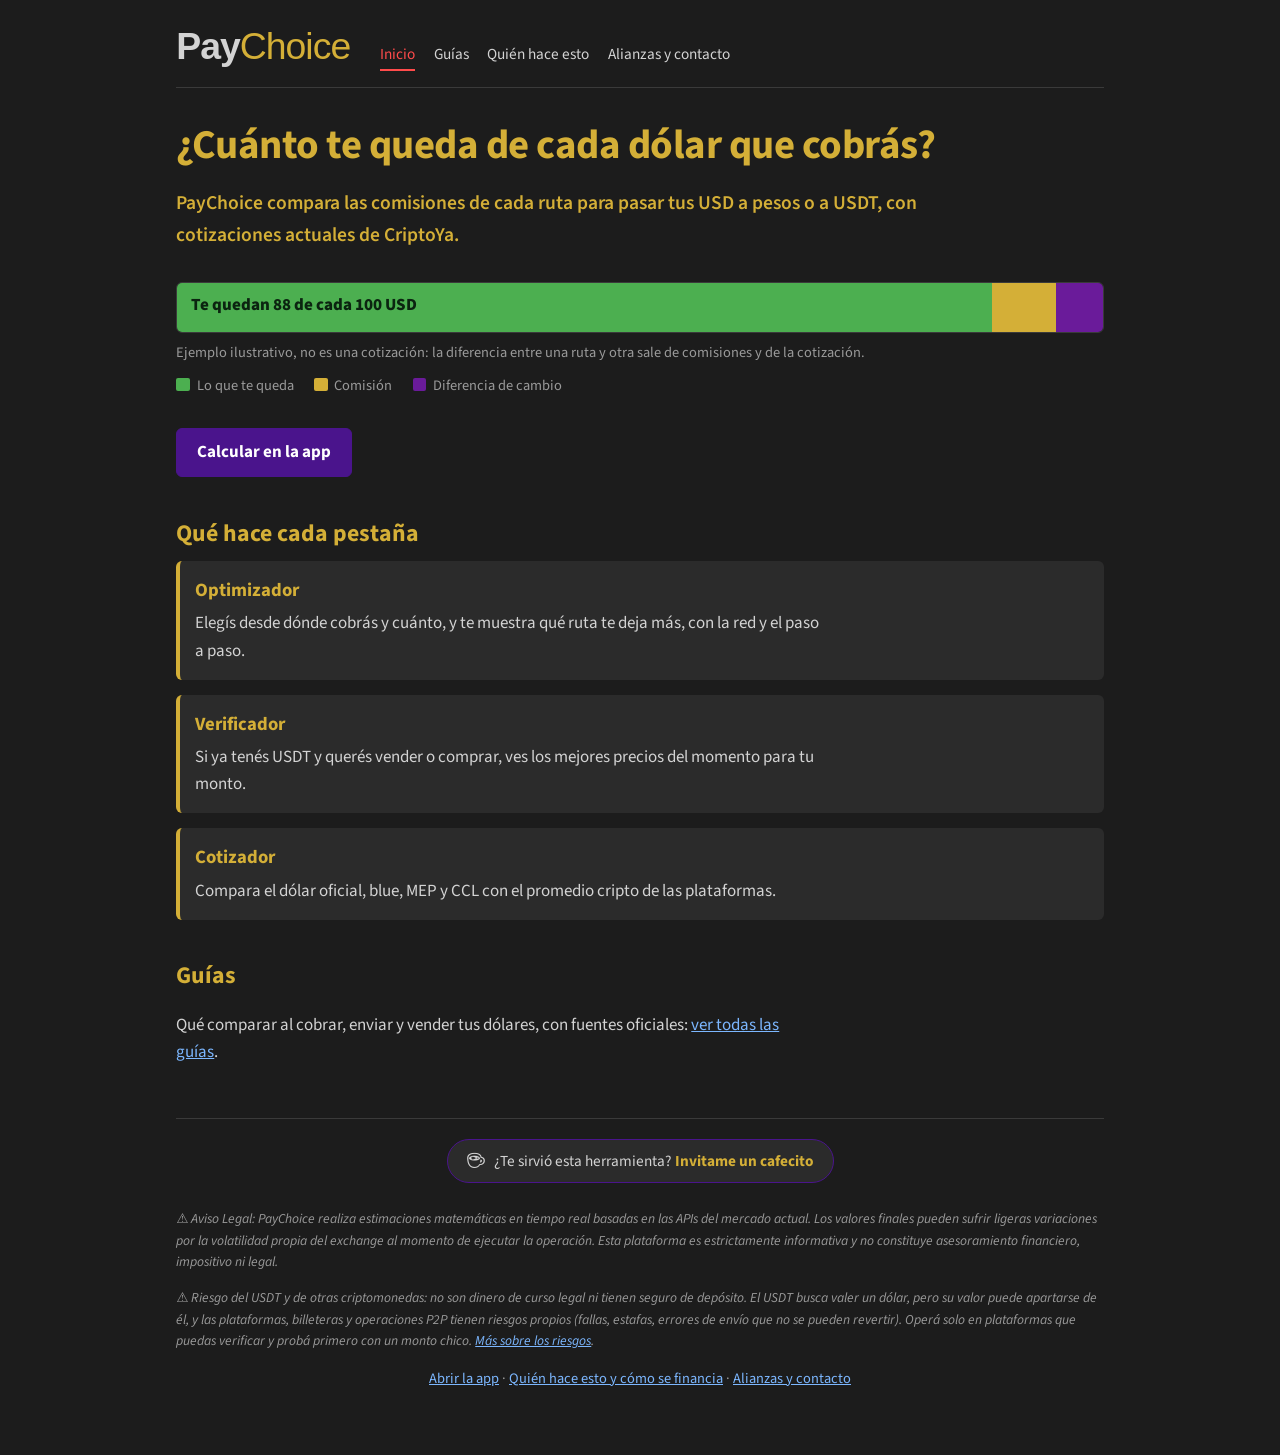
==== commit 456338a4: "Update index.html" ====
--- a/index.html
+++ b/index.html
@@ -10,7 +10,7 @@
 <main>
 <h1>¿Cuánto te queda de cada dólar que cobrás?</h1>
 <p class="lead">PayChoice compara las comisiones de cada ruta para pasar tus USD a pesos o a USDT, con cotizaciones actuales de CriptoYa.</p>
-<figure class="bar" aria-label="Ejemplo ilustrativo de reparto de 100 dólares"><div><span class="keep" style="width:88%">Te quedan 88 de 100</span><span class="fee" style="width:7%"></span><span class="spr" style="width:5%"></span></div><figcaption>Ejemplo ilustrativo, no es una cotización: la diferencia entre una ruta y otra sale de comisiones y de la cotización.</figcaption><ul class="legend"><li><i class="k"></i>Lo que te queda</li><li><i class="f"></i>Comisión</li><li><i class="s"></i>Diferencia de cambio</li></ul></figure>
+<figure class="bar" aria-label="Ejemplo ilustrativo de reparto de 100 dólares"><div><span class="keep" style="width:88%">Te quedan 88 de cada 100 USD</span><span class="fee" style="width:7%"></span><span class="spr" style="width:5%"></span></div><figcaption>Ejemplo ilustrativo, no es una cotización: la diferencia entre una ruta y otra sale de comisiones y de la cotización.</figcaption><ul class="legend"><li><i class="k"></i>Lo que te queda</li><li><i class="f"></i>Comisión</li><li><i class="s"></i>Diferencia de cambio</li></ul></figure>
 <p><a class="btn" href="https://paychoice.streamlit.app/?utm_source=paychoice.com.ar&amp;utm_medium=sitio&amp;utm_campaign=index">Calcular en la app</a></p>
 <h2>Qué hace cada pestaña</h2>
 <div class="card"><h3>Optimizador</h3><p>Elegís desde dónde cobrás y cuánto, y te muestra qué ruta te deja más, con la red y el paso a paso.</p></div>
@@ -22,4 +22,4 @@
 <footer><div class="cafe"><a class="cafecito-badge" href="https://cafecito.app/jorsa9" target="_blank" rel="noopener"><span class="cafecito-icon">☕</span><span>¿Te sirvió esta herramienta? <strong>Invitame un cafecito</strong></span></a></div>
 <p class="legal">⚠️ <em>Aviso Legal: PayChoice realiza estimaciones matemáticas en tiempo real basadas en las APIs del mercado actual. Los valores finales pueden sufrir ligeras variaciones por la volatilidad propia del exchange al momento de ejecutar la operación. Esta plataforma es estrictamente informativa y no constituye asesoramiento financiero, impositivo ni legal.</em></p>
 <p class="legal">⚠️ <em>Riesgo del USDT y de otras criptomonedas: no son dinero de curso legal ni tienen seguro de depósito. El USDT busca valer un dólar, pero su valor puede apartarse de él, y las plataformas, billeteras y operaciones P2P tienen riesgos propios (fallas, estafas, errores de envío que no se pueden revertir). Operá solo en plataformas que puedas verificar y probá primero con un monto chico. <a href="guia-usdt-vs-dolar-mep.html#riesgos">Más sobre los riesgos</a>.</em></p>
-<p class="links"><a href="https://paychoice.streamlit.app/?utm_source=paychoice.com.ar&amp;utm_medium=sitio&amp;utm_campaign=index">Abrir la app</a> · <a href="quien-hace-esto.html">Quién hace esto y cómo se financia</a> · <a href="alianzas-y-contacto.html">Alianzas y contacto</a></p></footer><script>document.addEventListener("click",function(e){var a=e.target.closest('a[href*="streamlit.app"]');if(a&&window.gtag){gtag("event","abrir_app",{pagina:location.pathname})}});</script></body></html>+<p class="links"><a href="https://paychoice.streamlit.app/?utm_source=paychoice.com.ar&amp;utm_medium=sitio&amp;utm_campaign=index">Abrir la app</a> · <a href="quien-hace-esto.html">Quién hace esto y cómo se financia</a> · <a href="alianzas-y-contacto.html">Alianzas y contacto</a></p></footer><script>document.addEventListener("click",function(e){var a=e.target.closest('a[href*="streamlit.app"]');if(a&&window.gtag){gtag("event","abrir_app",{pagina:location.pathname})}});</script></body></html>
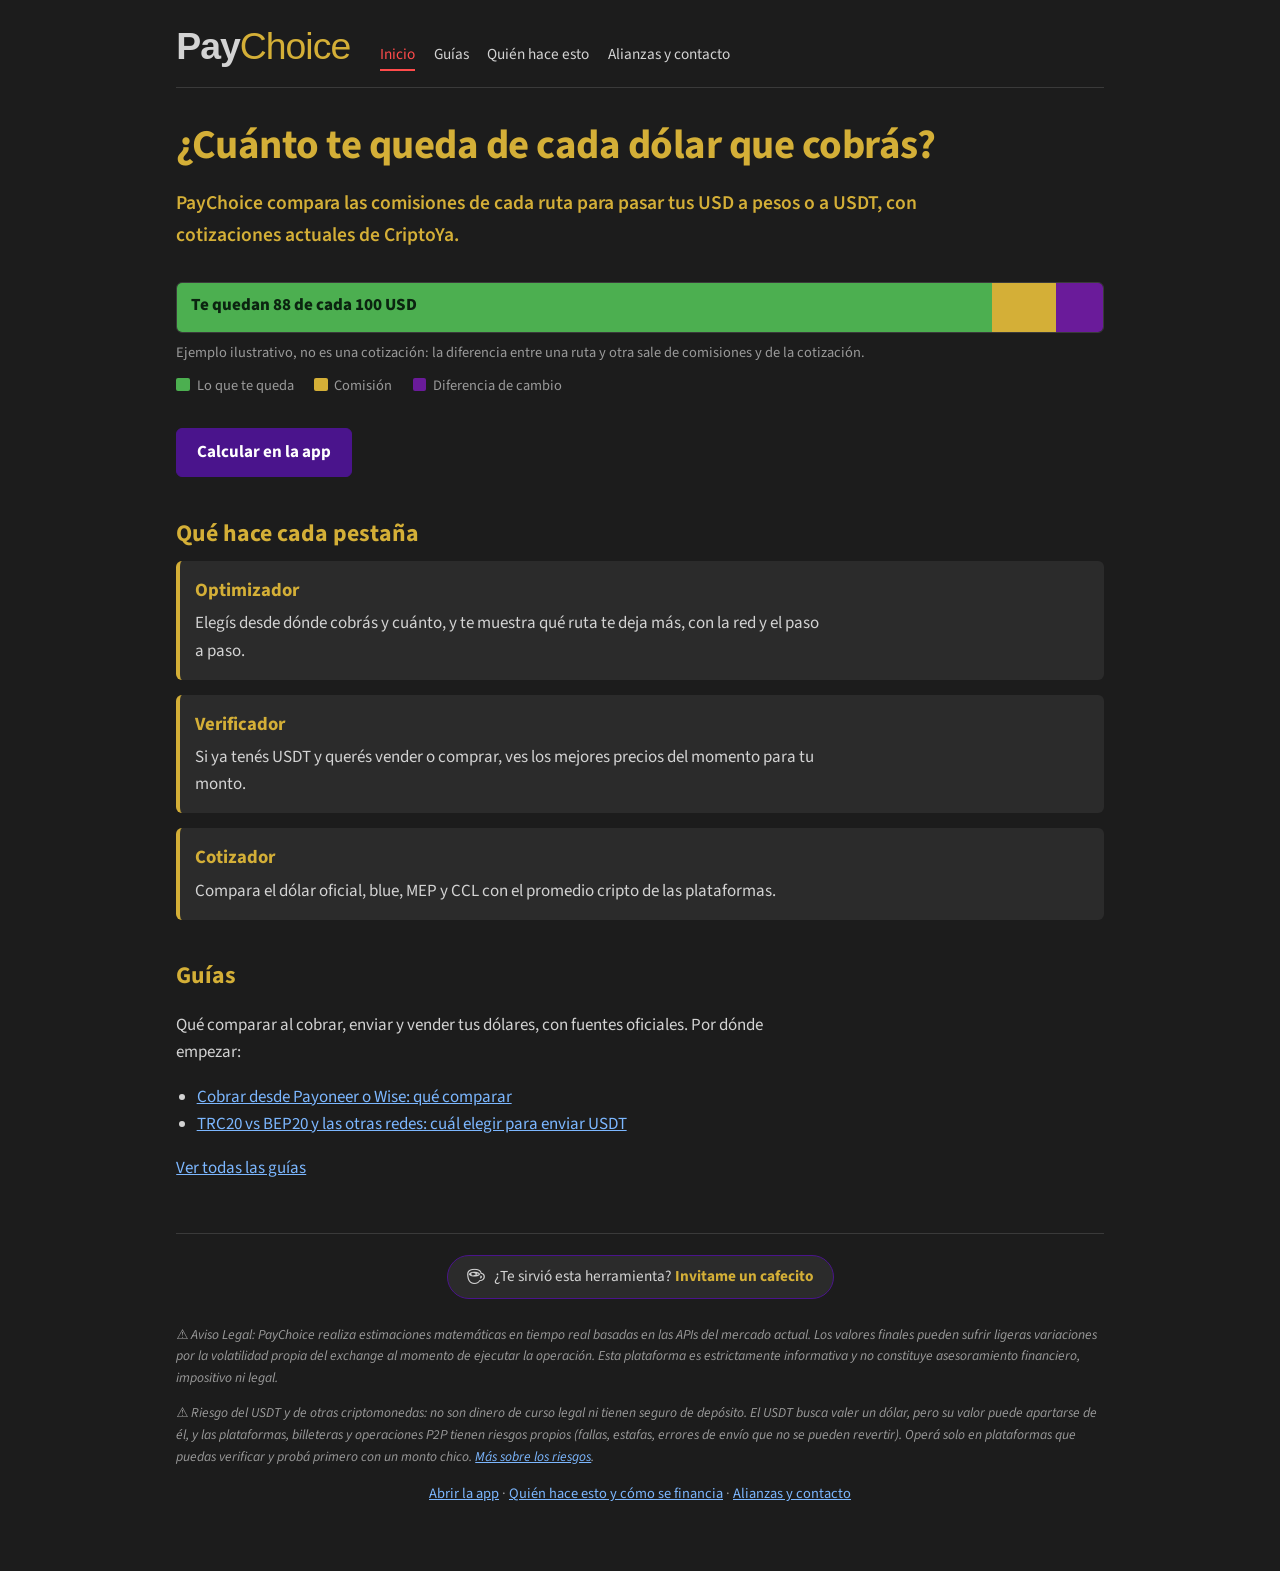
==== commit f392403f: "Add files via upload" ====
--- a/index.html
+++ b/index.html
@@ -5,7 +5,7 @@
 <meta name="description" content="Compará comisiones y rutas para pasar tus dólares a pesos o USDT desde PayPal, Wise, Payoneer y más.">
 <link rel="preconnect" href="https://fonts.googleapis.com"><link rel="preconnect" href="https://fonts.gstatic.com" crossorigin>
 <link href="https://fonts.googleapis.com/css2?family=Source+Sans+3:wght@400;600;700;800&display=swap" rel="stylesheet">
-<link rel="stylesheet" href="style.css"><link rel="canonical" href="https://paychoice.com.ar/"><link rel="icon" href="/favicon.ico" sizes="48x48"><link rel="icon" href="/favicon.svg" type="image/svg+xml" sizes="any"><link rel="apple-touch-icon" href="/icon-192.png"><meta property="og:type" content="website"><meta property="og:site_name" content="PayChoice"><meta property="og:locale" content="es_AR"><meta property="og:title" content="PayChoice: cuánto te queda de cada dólar"><meta property="og:description" content="Compará comisiones y rutas para pasar tus dólares a pesos o USDT desde PayPal, Wise, Payoneer y más."><meta property="og:url" content="https://paychoice.com.ar/"><meta property="og:image" content="https://paychoice.com.ar/og.png"><meta name="twitter:card" content="summary_large_image"><script async src="https://www.googletagmanager.com/gtag/js?id=G-PPCCMRCPE7"></script><script>window.dataLayer=window.dataLayer||[];function gtag(){dataLayer.push(arguments)}gtag("js",new Date());gtag("config","G-PPCCMRCPE7");</script></head>
+<link rel="stylesheet" href="style.css"><link rel="canonical" href="https://paychoice.com.ar/"><link rel="icon" href="/favicon.ico" sizes="48x48"><link rel="icon" href="/favicon.svg" type="image/svg+xml" sizes="any"><link rel="apple-touch-icon" href="/icon-192.png"><meta property="og:type" content="website"><meta property="og:site_name" content="PayChoice"><meta property="og:locale" content="es_AR"><meta property="og:title" content="PayChoice: cuánto te queda de cada dólar"><meta property="og:description" content="Compará comisiones y rutas para pasar tus dólares a pesos o USDT desde PayPal, Wise, Payoneer y más."><meta property="og:url" content="https://paychoice.com.ar/"><meta property="og:image" content="https://paychoice.com.ar/og.png"><meta name="twitter:card" content="summary_large_image"><script async src="https://www.googletagmanager.com/gtag/js?id=G-PPCCMRCPE7"></script><script>window.dataLayer=window.dataLayer||[];function gtag(){dataLayer.push(arguments)}gtag("js",new Date());gtag("config","G-PPCCMRCPE7");</script><script type="application/ld+json">{"@context": "https://schema.org", "@type": "WebSite", "name": "PayChoice", "alternateName": ["PayChoice Argentina", "paychoice.com.ar"], "url": "https://paychoice.com.ar/"}</script></head>
 <body><header><a class="brand" href="index.html">Pay<span>Choice</span></a><nav><a href="index.html" aria-current="page">Inicio</a><a href="guias.html">Guías</a><a href="quien-hace-esto.html">Quién hace esto</a><a href="alianzas-y-contacto.html">Alianzas y contacto</a></nav></header>
 <main>
 <h1>¿Cuánto te queda de cada dólar que cobrás?</h1>
@@ -17,7 +17,10 @@
 <div class="card"><h3>Verificador</h3><p>Si ya tenés USDT y querés vender o comprar, ves los mejores precios del momento para tu monto.</p></div>
 <div class="card"><h3>Cotizador</h3><p>Compara el dólar oficial, blue, MEP y CCL con el promedio cripto de las plataformas.</p></div>
 <h2>Guías</h2>
-<p>Qué comparar al cobrar, enviar y vender tus dólares, con fuentes oficiales: <a href="guias.html">ver todas las guías</a>.</p>
+<p>Qué comparar al cobrar, enviar y vender tus dólares, con fuentes oficiales. Por dónde empezar:</p>
+<ul><li><a href="guia-cobrar-payoneer-wise.html">Cobrar desde Payoneer o Wise: qué comparar</a></li>
+<li><a href="guia-trc20-vs-bep20.html">TRC20 vs BEP20 y las otras redes: cuál elegir para enviar USDT</a></li></ul>
+<p><a href="guias.html">Ver todas las guías</a></p>
 </main>
 <footer><div class="cafe"><a class="cafecito-badge" href="https://cafecito.app/jorsa9" target="_blank" rel="noopener"><span class="cafecito-icon">☕</span><span>¿Te sirvió esta herramienta? <strong>Invitame un cafecito</strong></span></a></div>
 <p class="legal">⚠️ <em>Aviso Legal: PayChoice realiza estimaciones matemáticas en tiempo real basadas en las APIs del mercado actual. Los valores finales pueden sufrir ligeras variaciones por la volatilidad propia del exchange al momento de ejecutar la operación. Esta plataforma es estrictamente informativa y no constituye asesoramiento financiero, impositivo ni legal.</em></p>
